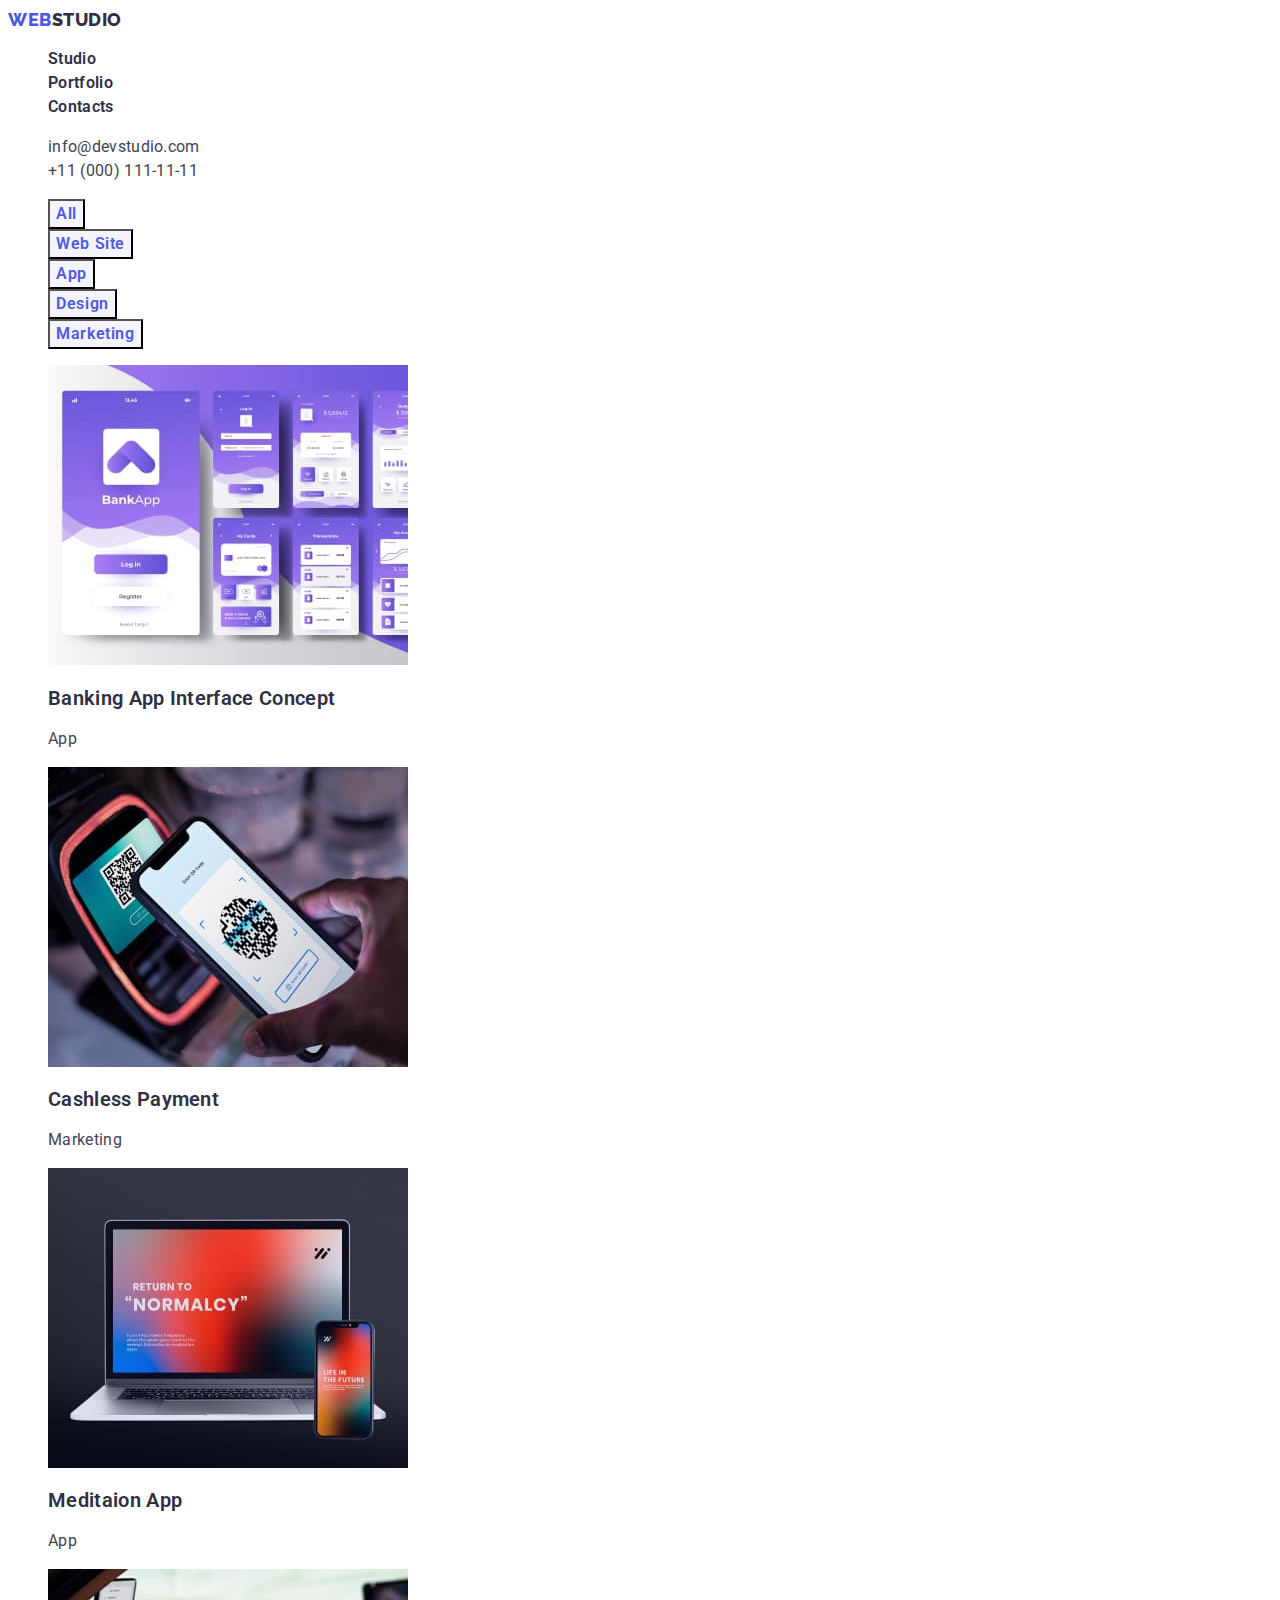
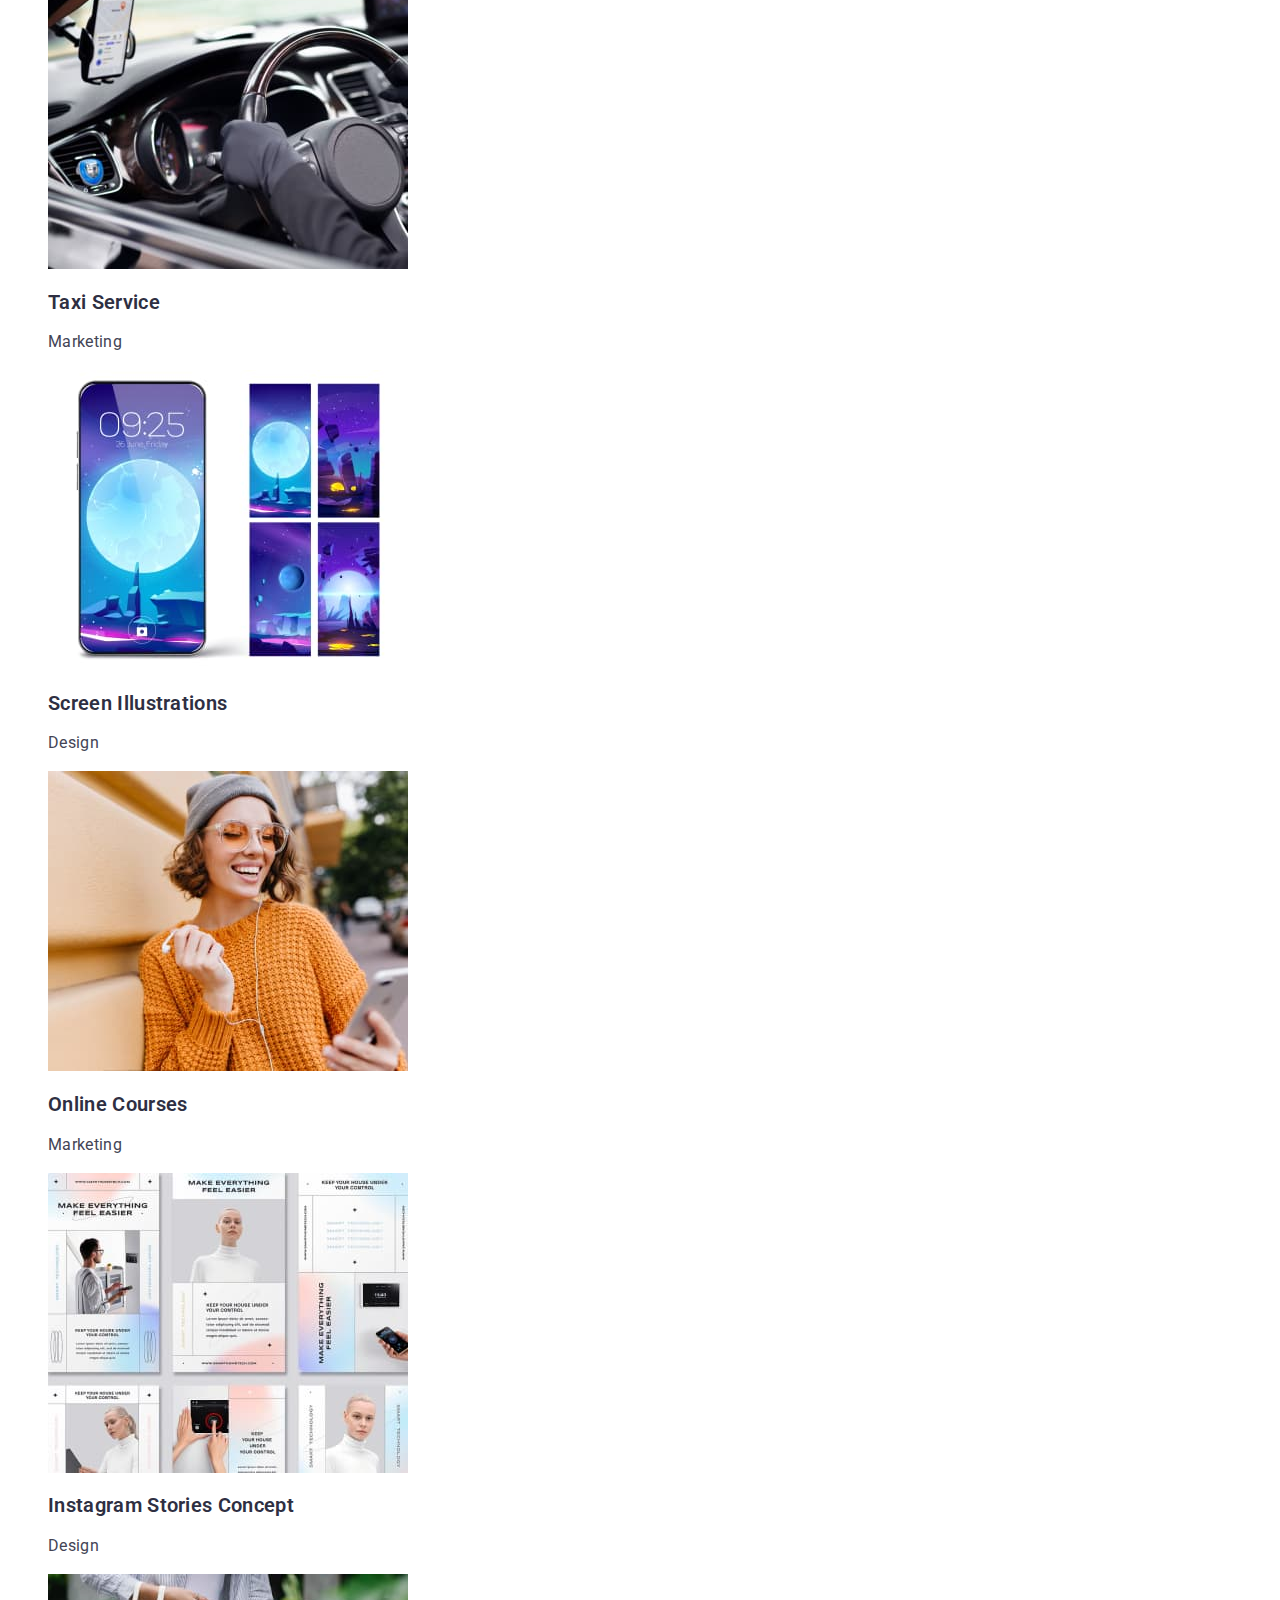
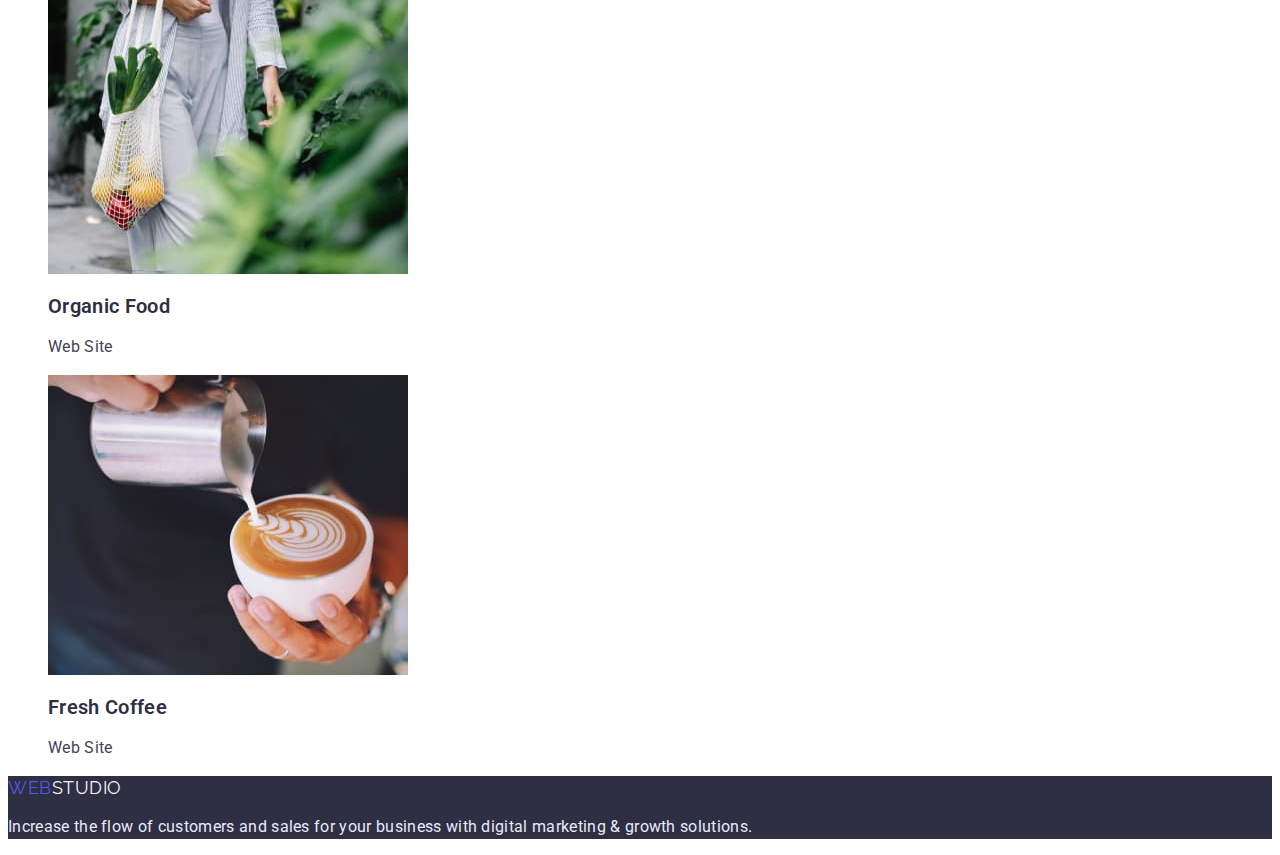
==== portfolio.html @ 0665c87a "Start projeckt" ====
<!DOCTYPE html>
<html lang="en">
<head>
    <meta charset="UTF-8">
    <meta http-equiv="X-UA-Compatible" content="IE=edge">
    <meta name="viewport" content="width=device-width, initial-scale=1.0">
    <title>Document</title>
    <link rel="preconnect" href="https://fonts.googleapis.com">
    <link rel="preconnect" href="https://fonts.gstatic.com" crossorigin>
    <link href="https://fonts.googleapis.com/css2?family=Raleway:wght@800&family=Roboto:wght@400;700&display=swap" rel="stylesheet">
    <link rel="stylesheet" href="./css/styles.css">
</head>
<body>
    <header class="page-header">
        <nav>
            <a href="./index.html" class="logo"><span class="logo-accent">Web</span>Studio</a>
            <ul class="page-nav list">
                <li><a href="./index.html">Studio</a></li>
                <li><a href="./portfolio.html">Portfolio</a></li>
                <li><a href="">Contacts</a></li>
            </ul>
        </nav>
        <ul class="contact list">
            <li><a href="mailto:info@devstudio.com">info@devstudio.com</a></li>
            <li><a href="tel:+11(000)111-11-11">+11 (000) 111-11-11</a></li>
        </ul>
    </header>
    <main>
        <!-- Hidden title -->
        <h1 class="hidden">portfolio</h1>
        <ul class="list">
            <li><button type="button" class="filter-btn">All</button></li>
            <li><button type="button" class="filter-btn">Web Site</button></li>
            <li><button type="button" class="filter-btn">App</button></li>
            <li><button type="button" class="filter-btn">Design</button></li>
            <li><button type="button" class="filter-btn">Marketing</button></li>
        </ul>
        <ul class="list examples">
            <li>
                <a href="">
                    <img src="./images/img-7.jpg" alt="BankAdd" width="360" height="300">
                    <h2 class="section-title">Banking App Interface Concept</h2>
                    <p class="text">App</p>
                </a>
            </li>
            <li>
                <a href="">
                    <img src="./images/img-8.jpg" alt="iphone scan qr" width="360" height="300">
                    <h2 class="section-title">Cashless Payment</h2>
                    <p class="text">Marketing</p>
                </a>
            </li>
            <li>
                <a href="">
                    <img src="./images/img-9.jpg" alt="notebook and smartphone" width="360" height="300">
                    <h2 class="section-title">Meditaion App</h2>
                    <p class="text">App</p>
                </a>
            </li>
            <li>
                <a href="">
                    <img src="./images/img-10.jpg" alt="hand grab a helm" width="360" height="300">
                    <h2 class="section-title">Taxi Service</h2>
                    <p class="text">Marketing</p>
                </a>
            </li>
            <li>
                <a href="">
                    <img src="./images/img-11.jpg" alt="purple picture on the phone" width="360" height="300">
                    <h2 class="section-title">Screen Illustrations</h2>
                    <p class="text">Design</p>
                </a>
            </li>
            <li>
                <a href="">
                    <img src="./images/img-12.jpg" alt="the girl listens to music" width="360" height="300">
                    <h2 class="section-title">Online Courses</h2>
                    <p class="text">Marketing</p>
                </a>
            </li>
            <li>
                <a href="">
                    <img src="./images/img-13.jpg" alt="designer examples" width="360" height="300">
                    <h2 class="section-title">Instagram Stories Concept</h2>
                    <p class="text">Design</p>
                </a>
            </li>
            <li>
                <a href="">
                    <img src="./images/img-14.jpg" alt="a beg of fruit" width="360" height="300">
                    <h2 class="section-title">Organic Food</h2>
                    <p class="text">Web Site</p>
                </a>
            </li>
            <li>
                <a href="">
                    <img src="./images/img-15.jpg" alt="cappuccino" width="360" height="300">
                    <h2 class="section-title">Fresh Coffee</h2>
                    <p class="text">Web Site</p>
                </a>
            </li>
        </ul>

    </main>
    <footer class="footer">
        <!-- Footer -->
        <a href="./index.html" class="logo-footer"><span class="logo-accent">Web</span>Studio</a>
        <p class="footer-text">Increase the flow of customers and sales for your business with digital marketing & growth
            solutions.
        </p>
    </footer>
</body>
</html>
---- css/styles.css ----
:root {
    --primary-text-color: #434455;
    --title-text-color: #2E2F42;
    --accent-color-btn: #404BBF;
    --accent-color: #4D5AE5;
    --white-accent-color: #FFFFFF;
    --logo-footer-white: #F4F4FD;
    --footer-text: #E7E9FC;
}

body {
    background-color: var(--white-accent-color);
    color: var(--primary-text-color);

    font-family: 'Roboto', sans-serif;
    letter-spacing: 0.02em;
}

.list {
    list-style: none;
}

.hidden {
    position: absolute;
    white-space: nowrap;
    width: 1px;
    height: 1px;
    overflow: hidden;
    border: 0;
    padding: 0;
    clip: rect(0 0 0 0);
    clip-path: inset(50%);
    margin: -1px;
} 


/* logo */

.logo {
color: var(--title-text-color);

font-family: 'Raleway', sans-serif;
text-transform: uppercase;
text-decoration: none;
letter-spacing: 0.03em;
font-weight: 800;
font-size: 18px;
line-height: 1.3;
}

.logo-accent {
    color: var(--accent-color);
}

/* Header */
.page-header a {
    text-decoration: none;
}

.page-nav a {
    color: var(--title-text-color);

    font-weight: 600;
    font-size: 16px;
    line-height: 1.5;
}

.page-nav a:hover,
.page-nav a:focus {
    color: var(--accent-color);
}

.contact a {
    color: var(--primary-text-color);

    font-weight: 400;
    font-size: 16px;
    line-height: 1.5;
}

.contact a:hover,
.contact a:focus {
    color: var(--accent-color);
}

/* Main */

.section-title {
    color: var(--title-text-color);

    font-weight: 600;
    font-size: 20px;
    line-height: 1.2;
}

.main-section-title {
    color: var(--title-text-color);

    font-weight: 600;
    font-size: 36px;
    line-height: 1.1;
}

.text {
    color: var(--primary-text-color);

    font-size: 16px;
    line-height: 1.5;

}

/* Hero */

.hero, .footer {
    background-color: var(--title-text-color);
}

.hero-title {
    color: var(--white-accent-color);

    font-weight: 600;
    font-size: 56px;
    line-height: 1.1;
    text-align: center;
}
/* Hero button */
.hero-btn {
    background-color: var(--accent-color);
    color: var(--white-accent-color);

    font-family: 'Roboto', sans-serif;
    letter-spacing: 0.04em;
    cursor: pointer;
    font-weight: 600;
    font-size: 16px;
    line-height: 1.19;
}

.hero-btn:hover,
.hero-btn:focus {
    background-color: var(--accent-color-btn);
}

/* Team section */
.section-team {
    background-color: var(--logo-footer-white);
}

.team-item {
    background-color: var(--white-accent-color);
}

/* Footer */


.logo-footer {
    color: var(--logo-footer-white);
    
    font-family: 'Raleway', sans-serif;
    text-decoration: none;
    text-transform: uppercase;
    letter-spacing: 0.03em;
    /* font-weight: 800; */
    font-size: 18px;
    line-height: 1.3;
}

.footer-text {
    color: var(--footer-text);

    font-size: 16px;
    line-height: 1.5;
}

/* Portfolio */

.filter-btn {
    color: var(--accent-color);
    background-color: var(--logo-footer-white);

    font-family: 'Roboto', sans-serif;
    cursor: pointer;
    letter-spacing: 0.04em;
    font-weight: 600;
    font-size: 16px;
    line-height: 1.5;

}

.filter-btn:hover,
.filter-btn:focus {
    color: var(--white-accent-color);
    background-color: var(--accent-color);
}

/* Portfolio main */

.examples a {
    text-decoration: none;
}


.examples-text-accent {
color: var(--logo-footer-white);
}
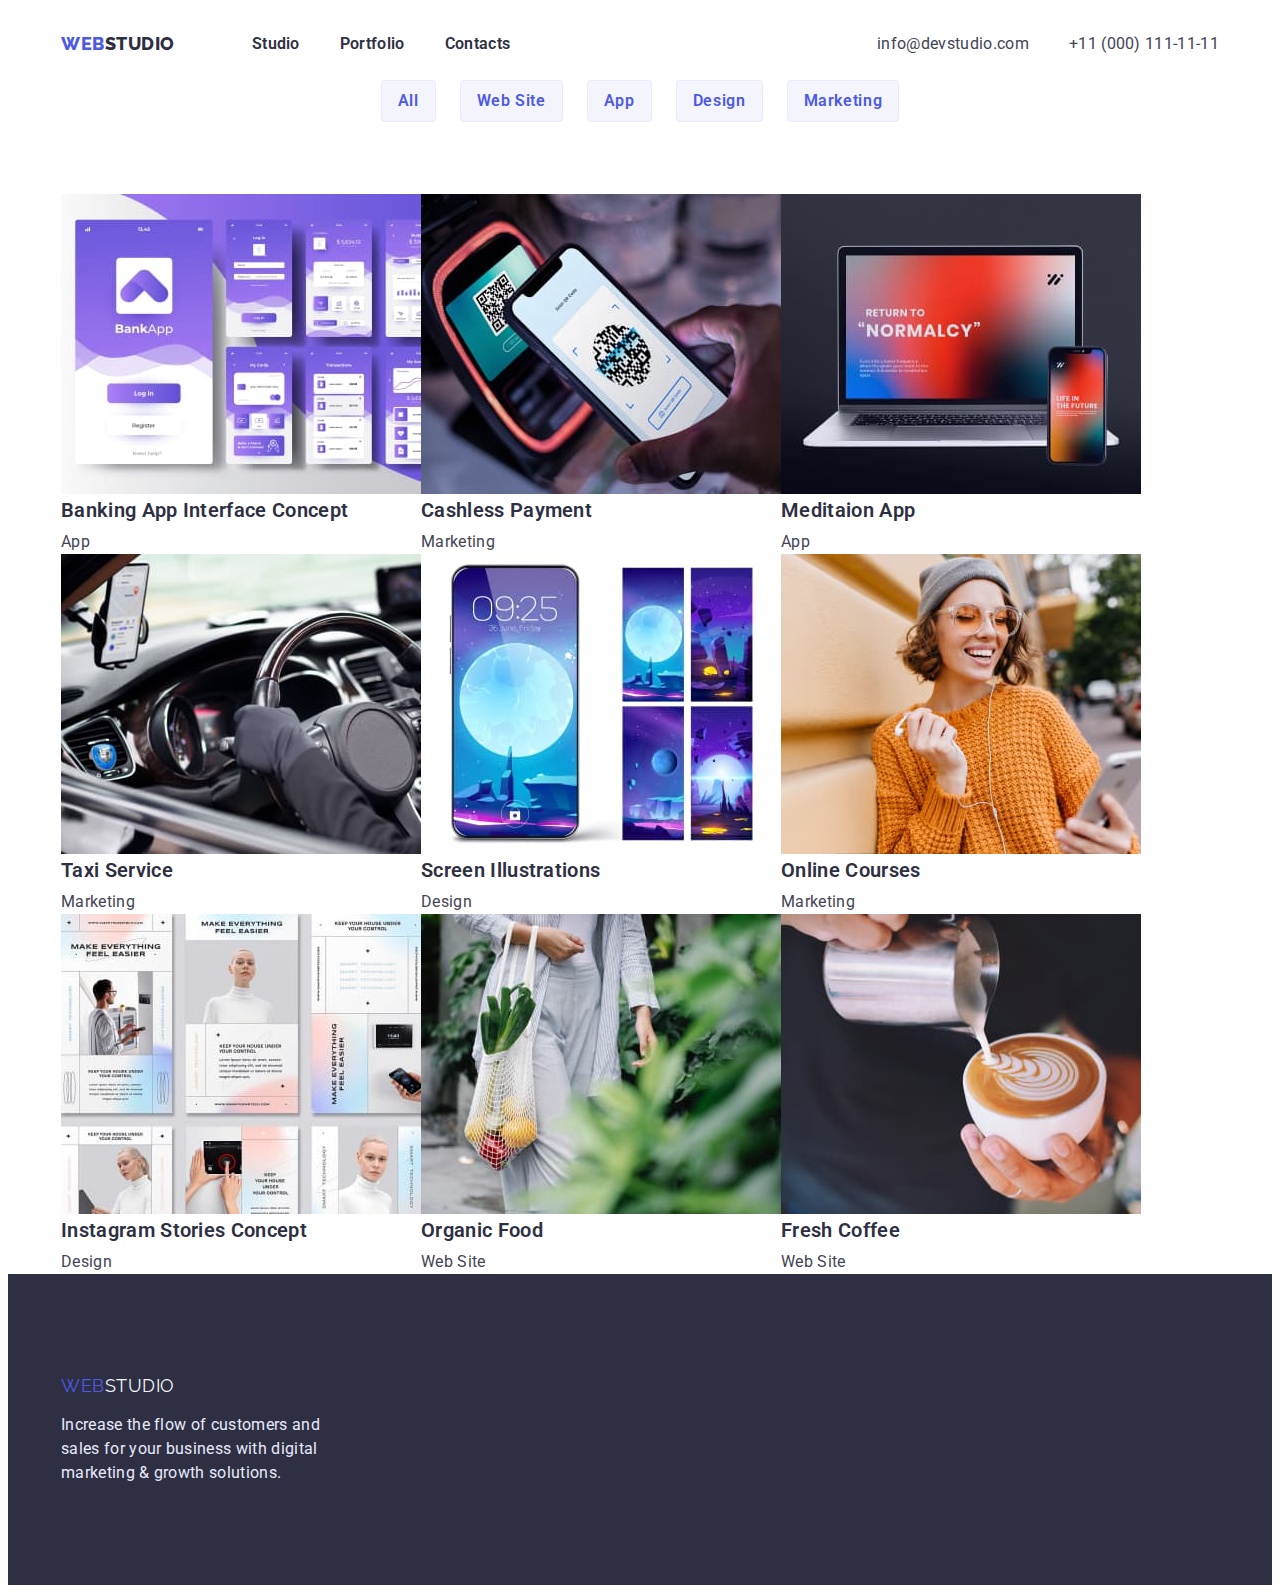
==== commit 3845bbc3: "50% hw №3" ====
--- a/portfolio.html
+++ b/portfolio.html
@@ -11,103 +11,112 @@
     <link rel="stylesheet" href="./css/styles.css">
 </head>
 <body>
-    <header class="page-header">
-        <nav>
-            <a href="./index.html" class="logo"><span class="logo-accent">Web</span>Studio</a>
-            <ul class="page-nav list">
-                <li><a href="./index.html">Studio</a></li>
-                <li><a href="./portfolio.html">Portfolio</a></li>
-                <li><a href="">Contacts</a></li>
+    <header>
+        <div class="page-header container flex">
+            <nav class="heder-nav flex">
+                <a href="./index.html" class="logo"><span class="logo-accent">Web</span>Studio</a>
+                <ul class="page-nav list flex">
+                    <li class="page-item"><a href="./index.html">Studio</a></li>
+                    <li class="page-item"><a href="./portfolio.html">Portfolio</a></li>
+                    <li class="page-item"><a href="">Contacts</a></li>
+                </ul>
+            </nav>
+            <ul class="contact list flex">
+                <li class="contact-item"><a href="mailto:info@devstudio.com">info@devstudio.com</a></li>
+                <li class="contact-item"><a href="tel:+11(000)111-11-11">+11 (000) 111-11-11</a></li>
             </ul>
-        </nav>
-        <ul class="contact list">
-            <li><a href="mailto:info@devstudio.com">info@devstudio.com</a></li>
-            <li><a href="tel:+11(000)111-11-11">+11 (000) 111-11-11</a></li>
-        </ul>
+        </div>
     </header>
     <main>
         <!-- Hidden title -->
-        <h1 class="hidden">portfolio</h1>
-        <ul class="list">
-            <li><button type="button" class="filter-btn">All</button></li>
-            <li><button type="button" class="filter-btn">Web Site</button></li>
-            <li><button type="button" class="filter-btn">App</button></li>
-            <li><button type="button" class="filter-btn">Design</button></li>
-            <li><button type="button" class="filter-btn">Marketing</button></li>
-        </ul>
-        <ul class="list examples">
-            <li>
-                <a href="">
-                    <img src="./images/img-7.jpg" alt="BankAdd" width="360" height="300">
-                    <h2 class="section-title">Banking App Interface Concept</h2>
-                    <p class="text">App</p>
-                </a>
-            </li>
-            <li>
-                <a href="">
-                    <img src="./images/img-8.jpg" alt="iphone scan qr" width="360" height="300">
-                    <h2 class="section-title">Cashless Payment</h2>
-                    <p class="text">Marketing</p>
-                </a>
-            </li>
-            <li>
-                <a href="">
-                    <img src="./images/img-9.jpg" alt="notebook and smartphone" width="360" height="300">
-                    <h2 class="section-title">Meditaion App</h2>
-                    <p class="text">App</p>
-                </a>
-            </li>
-            <li>
-                <a href="">
-                    <img src="./images/img-10.jpg" alt="hand grab a helm" width="360" height="300">
-                    <h2 class="section-title">Taxi Service</h2>
-                    <p class="text">Marketing</p>
-                </a>
-            </li>
-            <li>
-                <a href="">
-                    <img src="./images/img-11.jpg" alt="purple picture on the phone" width="360" height="300">
-                    <h2 class="section-title">Screen Illustrations</h2>
-                    <p class="text">Design</p>
-                </a>
-            </li>
-            <li>
-                <a href="">
-                    <img src="./images/img-12.jpg" alt="the girl listens to music" width="360" height="300">
-                    <h2 class="section-title">Online Courses</h2>
-                    <p class="text">Marketing</p>
-                </a>
-            </li>
-            <li>
-                <a href="">
-                    <img src="./images/img-13.jpg" alt="designer examples" width="360" height="300">
-                    <h2 class="section-title">Instagram Stories Concept</h2>
-                    <p class="text">Design</p>
-                </a>
-            </li>
-            <li>
-                <a href="">
-                    <img src="./images/img-14.jpg" alt="a beg of fruit" width="360" height="300">
-                    <h2 class="section-title">Organic Food</h2>
-                    <p class="text">Web Site</p>
-                </a>
-            </li>
-            <li>
-                <a href="">
-                    <img src="./images/img-15.jpg" alt="cappuccino" width="360" height="300">
-                    <h2 class="section-title">Fresh Coffee</h2>
-                    <p class="text">Web Site</p>
-                </a>
-            </li>
-        </ul>
+        <div class="container">
+            <h1 class="hidden">portfolio</h1>
+            <ul class="list flex filter">
+                <li class="filter-btn-item"><button type="button" class="filter-btn">All</button></li>
+                <li class="filter-btn-item"><button type="button" class="filter-btn">Web Site</button></li>
+                <li class="filter-btn-item"><button type="button" class="filter-btn">App</button></li>
+                <li class="filter-btn-item"><button type="button" class="filter-btn">Design</button></li>
+                <li class="filter-btn-item"><button type="button" class="filter-btn">Marketing</button></li>
+            </ul>
+            <ul class="list examples">
+                <li>
+                    <a href="">
+                        <img src="./images/img-7.jpg" alt="BankAdd" width="360" height="300">
+                        <h2 class="section-title">Banking App Interface Concept</h2>
+                        <p class="text">App</p>
+                    </a>
+                </li>
+                <li>
+                    <a href="">
+                        <img src="./images/img-8.jpg" alt="iphone scan qr" width="360" height="300">
+                        <h2 class="section-title">Cashless Payment</h2>
+                        <p class="text">Marketing</p>
+                    </a>
+                </li>
+                <li>
+                    <a href="">
+                        <img src="./images/img-9.jpg" alt="notebook and smartphone" width="360" height="300">
+                        <h2 class="section-title">Meditaion App</h2>
+                        <p class="text">App</p>
+                    </a>
+                </li>
+                <li>
+                    <a href="">
+                        <img src="./images/img-10.jpg" alt="hand grab a helm" width="360" height="300">
+                        <h2 class="section-title">Taxi Service</h2>
+                        <p class="text">Marketing</p>
+                    </a>
+                </li>
+                <li>
+                    <a href="">
+                        <img src="./images/img-11.jpg" alt="purple picture on the phone" width="360" height="300">
+                        <h2 class="section-title">Screen Illustrations</h2>
+                        <p class="text">Design</p>
+                    </a>
+                </li>
+                <li>
+                    <a href="">
+                        <img src="./images/img-12.jpg" alt="the girl listens to music" width="360" height="300">
+                        <h2 class="section-title">Online Courses</h2>
+                        <p class="text">Marketing</p>
+                    </a>
+                </li>
+                <li>
+                    <a href="">
+                        <img src="./images/img-13.jpg" alt="designer examples" width="360" height="300">
+                        <h2 class="section-title">Instagram Stories Concept</h2>
+                        <p class="text">Design</p>
+                    </a>
+                </li>
+                <li>
+                    <a href="">
+                        <img src="./images/img-14.jpg" alt="a beg of fruit" width="360" height="300">
+                        <h2 class="section-title">Organic Food</h2>
+                        <p class="text">Web Site</p>
+                    </a>
+                </li>
+                <li>
+                    <a href="">
+                        <img src="./images/img-15.jpg" alt="cappuccino" width="360" height="300">
+                        <h2 class="section-title">Fresh Coffee</h2>
+                        <p class="text">Web Site</p>
+                    </a>
+                </li>
+            </ul>
+        </div>
 
     </main>
     <footer class="footer">
-        <!-- Footer -->
-        <a href="./index.html" class="logo-footer"><span class="logo-accent">Web</span>Studio</a>
-        <p class="footer-text">Increase the flow of customers and sales for your business with digital marketing & growth
-            solutions.
-        </p>
+        <div class="container footer-box">
+            <!-- Footer -->
+            <a href="./index.html" class="logo-footer"><span class="logo-accent">Web</span>Studio</a>
+            <div class="text-conteiner">
+                <p class="footer-text text">Increase the flow of customers and sales for your business with digital
+                    marketing & growth
+                    solutions.
+                </p>
+            </div>
+        </div>
     </footer>
 </body>
 </html>--- a/css/styles.css
+++ b/css/styles.css
@@ -16,8 +16,16 @@
     letter-spacing: 0.02em;
 }
 
+/* Utilita */
+
+.flex {
+ display: flex;
+}
+
 .list {
     list-style: none;
+    margin: 0;
+    padding: 0;
 }
 
 .hidden {
@@ -33,6 +41,19 @@
     margin: -1px;
 } 
 
+.container {
+    margin-left: auto;
+    margin-right: auto;
+    width: 1158px;
+    padding-left: 15px;
+    padding-right: 15px;
+    /* outline: 2px solid tomato; */
+}
+
+.section {
+    padding-top: 120px;
+    padding-bottom: 120px;
+}
 
 /* logo */
 
@@ -53,9 +74,20 @@
 }
 
 /* Header */
+
+.heder-nav {
+    align-items: center;
+}
+
 .page-header a {
     text-decoration: none;
 }
+
+
+.page-nav {
+    margin-left: 77px;
+}
+
 
 .page-nav a {
     color: var(--title-text-color);
@@ -70,6 +102,10 @@
     color: var(--accent-color);
 }
 
+.contact {
+    margin-left: auto;
+}
+
 .contact a {
     color: var(--primary-text-color);
 
@@ -83,10 +119,40 @@
     color: var(--accent-color);
 }
 
+.page-item {
+    margin-left: 40px;
+}
+
+.page-item a {
+    display: block;
+    padding-top: 24px;
+    padding-bottom: 24px;
+}
+
+.page-item:first-child {
+    margin-left: 0;
+}
+
+.contact-item {
+    margin-left: 40px;
+}
+
+.contact-item:first-child {
+    margin-left: 0;
+}
+
+.contact-item a {
+    display: block;
+    padding-top: 24px;
+    padding-bottom: 24px;
+}
+
 /* Main */
 
 .section-title {
     color: var(--title-text-color);
+    margin-top: 0;
+    margin-bottom: 8px;
 
     font-weight: 600;
     font-size: 20px;
@@ -95,14 +161,18 @@
 
 .main-section-title {
     color: var(--title-text-color);
+    margin-top: 0;
+    margin-bottom: 72px;
 
     font-weight: 600;
     font-size: 36px;
     line-height: 1.1;
+    text-align: center;
 }
 
 .text {
     color: var(--primary-text-color);
+    margin: 0;
 
     font-size: 16px;
     line-height: 1.5;
@@ -111,17 +181,23 @@
 
 /* Hero */
 
+.hero {
+    text-align: center;
+}
+
+/* переробити коли появиться фон картинка */
 .hero, .footer {
     background-color: var(--title-text-color);
 }
 
 .hero-title {
     color: var(--white-accent-color);
+    margin-top: 0;
+    margin-bottom: 48px;
 
     font-weight: 600;
     font-size: 56px;
     line-height: 1.1;
-    text-align: center;
 }
 /* Hero button */
 .hero-btn {
@@ -134,6 +210,10 @@
     font-weight: 600;
     font-size: 16px;
     line-height: 1.19;
+
+    border-radius: 4px;
+    padding: 16px 32px;
+    border: 1px solid transparent;
 }
 
 .hero-btn:hover,
@@ -141,26 +221,68 @@
     background-color: var(--accent-color-btn);
 }
 
+/* Information */
+
+
+.info-item {
+    margin-left: 24px;
+}
+
+.info-item:first-child {
+    margin-left: 0;
+}
+
+/* Work */
+
+
+.work-item {
+    margin-left: 24px;
+}
+
+.work-item:first-child {
+    margin-left: 0;
+}
+
+.work-section {
+    padding-bottom: 120px;
+}
+
 /* Team section */
-.section-team {
+.team {
     background-color: var(--logo-footer-white);
 }
 
 .team-item {
     background-color: var(--white-accent-color);
+    margin-left: 24px;
+}
+
+.team-item:first-child {
+    margin-left: 0;
+}
+
+.team-box {
+    margin-top: 32px;
+    margin-bottom: 32px;
+    text-align: center;
 }
 
 /* Footer */
+
+.footer-box {
+    padding-top: 100px;
+    padding-bottom: 100px;
+}
 
 
 .logo-footer {
     color: var(--logo-footer-white);
-    
+    margin-bottom: 16px;
+    display: block;
     font-family: 'Raleway', sans-serif;
     text-decoration: none;
     text-transform: uppercase;
     letter-spacing: 0.03em;
-    /* font-weight: 800; */
     font-size: 18px;
     line-height: 1.3;
 }
@@ -172,11 +294,20 @@
     line-height: 1.5;
 }
 
-/* Portfolio */
+.text-conteiner {
+    max-width: 264px;
+}
+
+/* PORTFOLIO */
+
 
 .filter-btn {
     color: var(--accent-color);
     background-color: var(--logo-footer-white);
+    border: 1px solid #E7E9FC;
+    border-radius: 4px;
+    padding: 8px 16px;
+   
 
     font-family: 'Roboto', sans-serif;
     cursor: pointer;
@@ -184,16 +315,36 @@
     font-weight: 600;
     font-size: 16px;
     line-height: 1.5;
-
+}
+
+.filter-btn-item {
+    margin-left: 24px;
+}
+
+.filter-btn-item:first-child {
+    margin-left: 0;
 }
 
 .filter-btn:hover,
 .filter-btn:focus {
     color: var(--white-accent-color);
     background-color: var(--accent-color);
-}
-
-/* Portfolio main */
+    border: 1px solid var(--accent-color);
+}
+
+.filter {
+    justify-content: center;
+    margin-bottom: 72px;
+}
+
+
+
+/* Exemples */
+
+.examples {
+    display: flex;
+    flex-wrap: wrap;
+}
 
 .examples a {
     text-decoration: none;
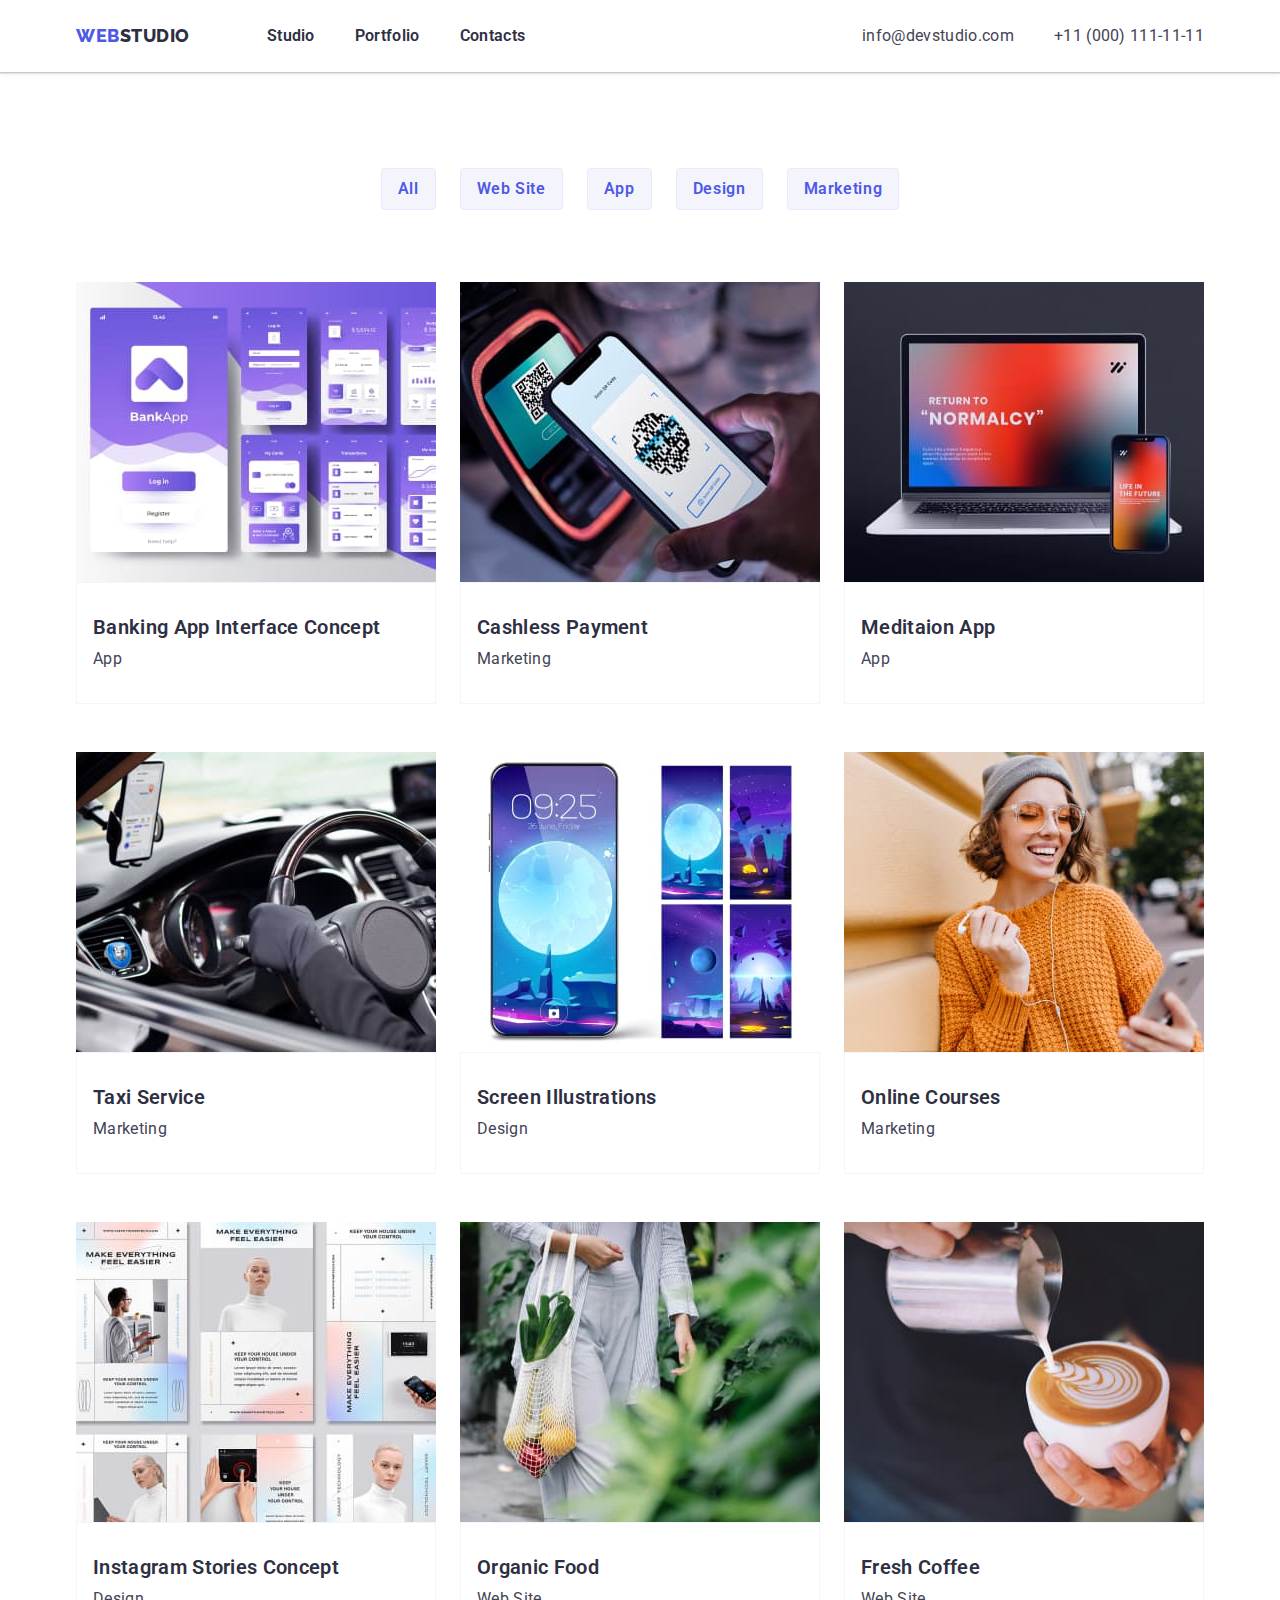
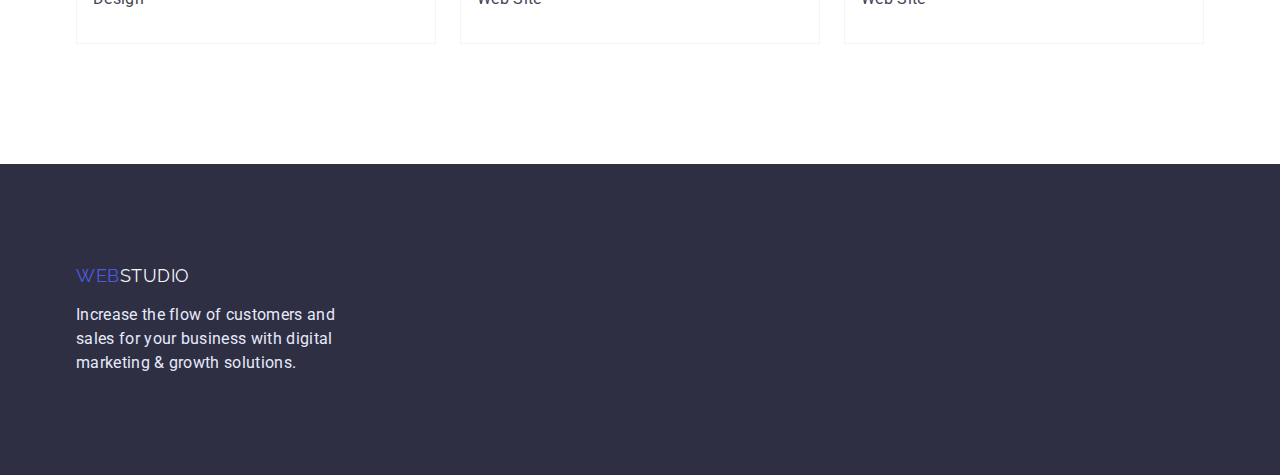
==== commit 893b79e7: "90% HW №3" ====
--- a/portfolio.html
+++ b/portfolio.html
@@ -8,11 +8,12 @@
     <link rel="preconnect" href="https://fonts.googleapis.com">
     <link rel="preconnect" href="https://fonts.gstatic.com" crossorigin>
     <link href="https://fonts.googleapis.com/css2?family=Raleway:wght@800&family=Roboto:wght@400;700&display=swap" rel="stylesheet">
+    <link rel="stylesheet" href="https://cdnjs.cloudflare.com/ajax/libs/modern-normalize/1.1.0/modern-normalize.min.css">
     <link rel="stylesheet" href="./css/styles.css">
 </head>
 <body>
-    <header>
-        <div class="page-header container flex">
+    <header class="page-header">
+        <div class="container flex">
             <nav class="heder-nav flex">
                 <a href="./index.html" class="logo"><span class="logo-accent">Web</span>Studio</a>
                 <ul class="page-nav list flex">
@@ -29,7 +30,7 @@
     </header>
     <main>
         <!-- Hidden title -->
-        <div class="container">
+        <div class="container portfolio">
             <h1 class="hidden">portfolio</h1>
             <ul class="list flex filter">
                 <li class="filter-btn-item"><button type="button" class="filter-btn">All</button></li>
@@ -38,68 +39,86 @@
                 <li class="filter-btn-item"><button type="button" class="filter-btn">Design</button></li>
                 <li class="filter-btn-item"><button type="button" class="filter-btn">Marketing</button></li>
             </ul>
-            <ul class="list examples">
-                <li>
+            <ul class="list examples-list">
+                <li class="examples-item">
                     <a href="">
                         <img src="./images/img-7.jpg" alt="BankAdd" width="360" height="300">
-                        <h2 class="section-title">Banking App Interface Concept</h2>
-                        <p class="text">App</p>
+                        <div class="examples-text-box">
+                            <h2 class="section-title">Banking App Interface Concept</h2>
+                            <p class="text">App</p>
+                        </div>
                     </a>
                 </li>
-                <li>
+                <li class="examples-item">
                     <a href="">
                         <img src="./images/img-8.jpg" alt="iphone scan qr" width="360" height="300">
-                        <h2 class="section-title">Cashless Payment</h2>
-                        <p class="text">Marketing</p>
+                        <div class="examples-text-box">
+                            <h2 class="section-title">Cashless Payment</h2>
+                            <p class="text">Marketing</p>
+                        </div>
                     </a>
                 </li>
-                <li>
+                <li class="examples-item">
                     <a href="">
                         <img src="./images/img-9.jpg" alt="notebook and smartphone" width="360" height="300">
-                        <h2 class="section-title">Meditaion App</h2>
-                        <p class="text">App</p>
+                        <div class="examples-text-box">
+                            <h2 class="section-title">Meditaion App</h2>
+                            <p class="text">App</p>
+                        </div>
                     </a>
                 </li>
-                <li>
+                <li class="examples-item">
                     <a href="">
                         <img src="./images/img-10.jpg" alt="hand grab a helm" width="360" height="300">
-                        <h2 class="section-title">Taxi Service</h2>
-                        <p class="text">Marketing</p>
+                        <div class="examples-text-box">
+                            <h2 class="section-title">Taxi Service</h2>
+                            <p class="text">Marketing</p>
+                        </div>
                     </a>
                 </li>
-                <li>
+                <li class="examples-item">
                     <a href="">
                         <img src="./images/img-11.jpg" alt="purple picture on the phone" width="360" height="300">
-                        <h2 class="section-title">Screen Illustrations</h2>
-                        <p class="text">Design</p>
+                        <div class="examples-text-box">
+                            <h2 class="section-title">Screen Illustrations</h2>
+                            <p class="text">Design</p>
+                        </div>
                     </a>
                 </li>
-                <li>
+                <li class="examples-item">
                     <a href="">
                         <img src="./images/img-12.jpg" alt="the girl listens to music" width="360" height="300">
-                        <h2 class="section-title">Online Courses</h2>
-                        <p class="text">Marketing</p>
+                        <div class="examples-text-box">
+                            <h2 class="section-title">Online Courses</h2>
+                            <p class="text">Marketing</p>
+                        </div>
                     </a>
                 </li>
-                <li>
+                <li class="examples-item">
                     <a href="">
                         <img src="./images/img-13.jpg" alt="designer examples" width="360" height="300">
-                        <h2 class="section-title">Instagram Stories Concept</h2>
-                        <p class="text">Design</p>
+                        <div class="examples-text-box">
+                            <h2 class="section-title">Instagram Stories Concept</h2>
+                            <p class="text">Design</p>
+                        </div>
                     </a>
                 </li>
-                <li>
+                <li class="examples-item">
                     <a href="">
                         <img src="./images/img-14.jpg" alt="a beg of fruit" width="360" height="300">
-                        <h2 class="section-title">Organic Food</h2>
-                        <p class="text">Web Site</p>
+                        <div class="examples-text-box">
+                            <h2 class="section-title">Organic Food</h2>
+                            <p class="text">Web Site</p>
+                        </div>
                     </a>
                 </li>
-                <li>
+                <li class="examples-item">
                     <a href="">
                         <img src="./images/img-15.jpg" alt="cappuccino" width="360" height="300">
-                        <h2 class="section-title">Fresh Coffee</h2>
-                        <p class="text">Web Site</p>
+                        <div class="examples-text-box">
+                            <h2 class="section-title">Fresh Coffee</h2>
+                            <p class="text">Web Site</p>
+                        </div>
                     </a>
                 </li>
             </ul>
--- a/css/styles.css
+++ b/css/styles.css
@@ -17,6 +17,10 @@
 }
 
 /* Utilita */
+
+img {
+    display: block;
+}
 
 .flex {
  display: flex;
@@ -83,6 +87,10 @@
     text-decoration: none;
 }
 
+.page-header {
+    box-shadow: 0px 2px 1px rgba(46, 47, 66, 0.08), 0px 1px 1px rgba(46, 47, 66, 0.16), 0px 1px 6px rgba(46, 47, 66, 0.08);
+}
+
 
 .page-nav {
     margin-left: 77px;
@@ -300,6 +308,11 @@
 
 /* PORTFOLIO */
 
+.portfolio {
+    padding-top: 96px;
+    padding-bottom: 120px;
+}
+
 
 .filter-btn {
     color: var(--accent-color);
@@ -341,13 +354,14 @@
 
 /* Exemples */
 
-.examples {
+.examples-list {
     display: flex;
     flex-wrap: wrap;
 }
 
-.examples a {
+.examples-list a {
     text-decoration: none;
+    
 }
 
 
@@ -355,4 +369,23 @@
 color: var(--logo-footer-white);
 }
 
-
+.examples-item {
+    margin-left: 24px;
+    margin-bottom: 48px;
+}
+
+.examples-item:nth-child(3n + 1) {
+    margin-left: 0;
+}
+
+.examples-item:nth-last-child(-n + 3) {
+    margin-bottom: 0;
+}
+
+.examples-text-box {
+    padding-left: 16px;
+    padding-top: 32px;
+    padding-bottom: 32px;
+    border: 0.5px solid var(--logo-footer-white);
+}
+
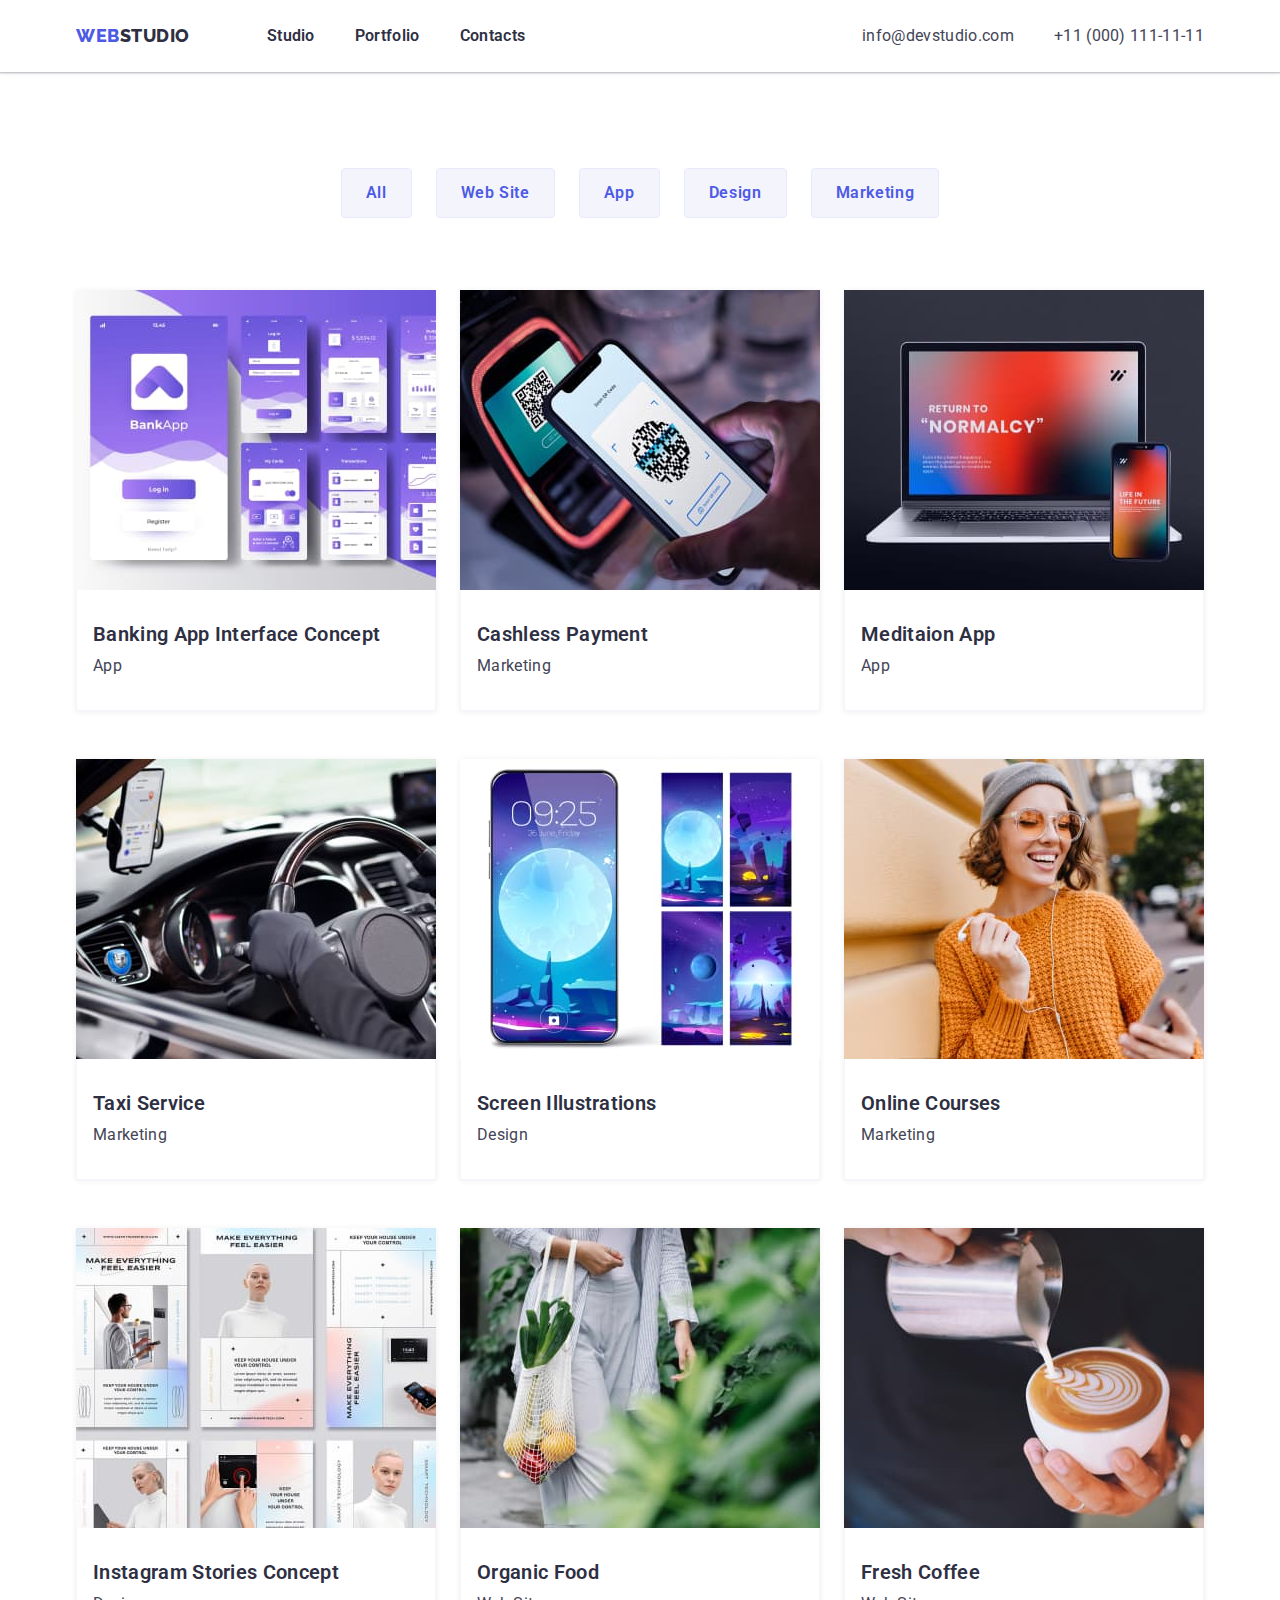
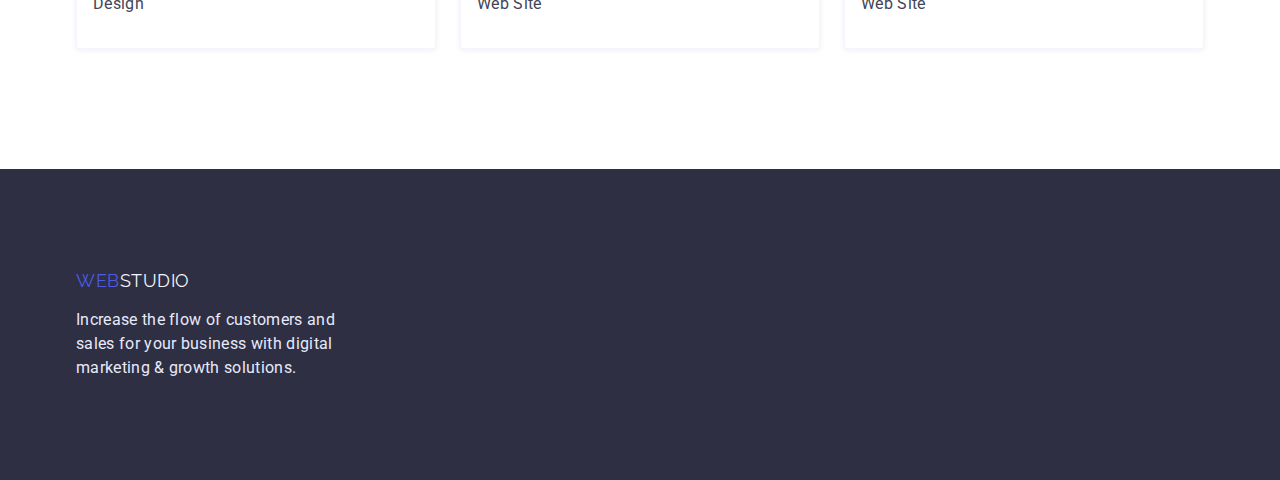
==== commit c3179087: "100% після допрацювань" ====
--- a/portfolio.html
+++ b/portfolio.html
@@ -30,103 +30,105 @@
     </header>
     <main>
         <!-- Hidden title -->
-        <div class="container portfolio">
-            <h1 class="hidden">portfolio</h1>
-            <ul class="list flex filter">
-                <li class="filter-btn-item"><button type="button" class="filter-btn">All</button></li>
-                <li class="filter-btn-item"><button type="button" class="filter-btn">Web Site</button></li>
-                <li class="filter-btn-item"><button type="button" class="filter-btn">App</button></li>
-                <li class="filter-btn-item"><button type="button" class="filter-btn">Design</button></li>
-                <li class="filter-btn-item"><button type="button" class="filter-btn">Marketing</button></li>
-            </ul>
-            <ul class="list examples-list">
-                <li class="examples-item">
-                    <a href="">
-                        <img src="./images/img-7.jpg" alt="BankAdd" width="360" height="300">
-                        <div class="examples-text-box">
-                            <h2 class="section-title">Banking App Interface Concept</h2>
-                            <p class="text">App</p>
-                        </div>
-                    </a>
-                </li>
-                <li class="examples-item">
-                    <a href="">
-                        <img src="./images/img-8.jpg" alt="iphone scan qr" width="360" height="300">
-                        <div class="examples-text-box">
-                            <h2 class="section-title">Cashless Payment</h2>
-                            <p class="text">Marketing</p>
-                        </div>
-                    </a>
-                </li>
-                <li class="examples-item">
-                    <a href="">
-                        <img src="./images/img-9.jpg" alt="notebook and smartphone" width="360" height="300">
-                        <div class="examples-text-box">
-                            <h2 class="section-title">Meditaion App</h2>
-                            <p class="text">App</p>
-                        </div>
-                    </a>
-                </li>
-                <li class="examples-item">
-                    <a href="">
-                        <img src="./images/img-10.jpg" alt="hand grab a helm" width="360" height="300">
-                        <div class="examples-text-box">
-                            <h2 class="section-title">Taxi Service</h2>
-                            <p class="text">Marketing</p>
-                        </div>
-                    </a>
-                </li>
-                <li class="examples-item">
-                    <a href="">
-                        <img src="./images/img-11.jpg" alt="purple picture on the phone" width="360" height="300">
-                        <div class="examples-text-box">
-                            <h2 class="section-title">Screen Illustrations</h2>
-                            <p class="text">Design</p>
-                        </div>
-                    </a>
-                </li>
-                <li class="examples-item">
-                    <a href="">
-                        <img src="./images/img-12.jpg" alt="the girl listens to music" width="360" height="300">
-                        <div class="examples-text-box">
-                            <h2 class="section-title">Online Courses</h2>
-                            <p class="text">Marketing</p>
-                        </div>
-                    </a>
-                </li>
-                <li class="examples-item">
-                    <a href="">
-                        <img src="./images/img-13.jpg" alt="designer examples" width="360" height="300">
-                        <div class="examples-text-box">
-                            <h2 class="section-title">Instagram Stories Concept</h2>
-                            <p class="text">Design</p>
-                        </div>
-                    </a>
-                </li>
-                <li class="examples-item">
-                    <a href="">
-                        <img src="./images/img-14.jpg" alt="a beg of fruit" width="360" height="300">
-                        <div class="examples-text-box">
-                            <h2 class="section-title">Organic Food</h2>
-                            <p class="text">Web Site</p>
-                        </div>
-                    </a>
-                </li>
-                <li class="examples-item">
-                    <a href="">
-                        <img src="./images/img-15.jpg" alt="cappuccino" width="360" height="300">
-                        <div class="examples-text-box">
-                            <h2 class="section-title">Fresh Coffee</h2>
-                            <p class="text">Web Site</p>
-                        </div>
-                    </a>
-                </li>
-            </ul>
-        </div>
+        <section class="portfolio">
+            <div class="container">
+                <h1 class="hidden">portfolio</h1>
+                <ul class="list flex filter">
+                    <li class="filter-btn-item"><button type="button" class="filter-btn">All</button></li>
+                    <li class="filter-btn-item"><button type="button" class="filter-btn">Web Site</button></li>
+                    <li class="filter-btn-item"><button type="button" class="filter-btn">App</button></li>
+                    <li class="filter-btn-item"><button type="button" class="filter-btn">Design</button></li>
+                    <li class="filter-btn-item"><button type="button" class="filter-btn">Marketing</button></li>
+                </ul>
+                <ul class="list examples-list">
+                    <li class="examples-item">
+                        <a href="">
+                            <img src="./images/img-7.jpg" alt="BankAdd" width="360" height="300">
+                            <div class="examples-text-box">
+                                <h2 class="section-title">Banking App Interface Concept</h2>
+                                <p class="text">App</p>
+                            </div>
+                        </a>
+                    </li>
+                    <li class="examples-item">
+                        <a href="">
+                            <img src="./images/img-8.jpg" alt="iphone scan qr" width="360" height="300">
+                            <div class="examples-text-box">
+                                <h2 class="section-title">Cashless Payment</h2>
+                                <p class="text">Marketing</p>
+                            </div>
+                        </a>
+                    </li>
+                    <li class="examples-item">
+                        <a href="">
+                            <img src="./images/img-9.jpg" alt="notebook and smartphone" width="360" height="300">
+                            <div class="examples-text-box">
+                                <h2 class="section-title">Meditaion App</h2>
+                                <p class="text">App</p>
+                            </div>
+                        </a>
+                    </li>
+                    <li class="examples-item">
+                        <a href="">
+                            <img src="./images/img-10.jpg" alt="hand grab a helm" width="360" height="300">
+                            <div class="examples-text-box">
+                                <h2 class="section-title">Taxi Service</h2>
+                                <p class="text">Marketing</p>
+                            </div>
+                        </a>
+                    </li>
+                    <li class="examples-item">
+                        <a href="">
+                            <img src="./images/img-11.jpg" alt="purple picture on the phone" width="360" height="300">
+                            <div class="examples-text-box">
+                                <h2 class="section-title">Screen Illustrations</h2>
+                                <p class="text">Design</p>
+                            </div>
+                        </a>
+                    </li>
+                    <li class="examples-item">
+                        <a href="">
+                            <img src="./images/img-12.jpg" alt="the girl listens to music" width="360" height="300">
+                            <div class="examples-text-box">
+                                <h2 class="section-title">Online Courses</h2>
+                                <p class="text">Marketing</p>
+                            </div>
+                        </a>
+                    </li>
+                    <li class="examples-item">
+                        <a href="">
+                            <img src="./images/img-13.jpg" alt="designer examples" width="360" height="300">
+                            <div class="examples-text-box">
+                                <h2 class="section-title">Instagram Stories Concept</h2>
+                                <p class="text">Design</p>
+                            </div>
+                        </a>
+                    </li>
+                    <li class="examples-item">
+                        <a href="">
+                            <img src="./images/img-14.jpg" alt="a beg of fruit" width="360" height="300">
+                            <div class="examples-text-box">
+                                <h2 class="section-title">Organic Food</h2>
+                                <p class="text">Web Site</p>
+                            </div>
+                        </a>
+                    </li>
+                    <li class="examples-item">
+                        <a href="">
+                            <img src="./images/img-15.jpg" alt="cappuccino" width="360" height="300">
+                            <div class="examples-text-box">
+                                <h2 class="section-title">Fresh Coffee</h2>
+                                <p class="text">Web Site</p>
+                            </div>
+                        </a>
+                    </li>
+                </ul>
+            </div>
+        </section>
 
     </main>
-    <footer class="footer">
-        <div class="container footer-box">
+    <footer class="footer footer-box">
+        <div class="container">
             <!-- Footer -->
             <a href="./index.html" class="logo-footer"><span class="logo-accent">Web</span>Studio</a>
             <div class="text-conteiner">
--- a/css/styles.css
+++ b/css/styles.css
@@ -20,6 +20,8 @@
 
 img {
     display: block;
+    max-width: 100%;
+    height: auto;
 }
 
 .flex {
@@ -191,6 +193,7 @@
 
 .hero {
     text-align: center;
+    padding: 192px 0;
 }
 
 /* переробити коли появиться фон картинка */
@@ -231,6 +234,9 @@
 
 /* Information */
 
+.info-item p {
+    max-width: 264px;
+}
 
 .info-item {
     margin-left: 24px;
@@ -245,6 +251,7 @@
 
 .work-item {
     margin-left: 24px;
+    border: 1px solid var(--footer-text)
 }
 
 .work-item:first-child {
@@ -263,6 +270,7 @@
 .team-item {
     background-color: var(--white-accent-color);
     margin-left: 24px;
+    border-radius: 0px 0px 4px 4px;
 }
 
 .team-item:first-child {
@@ -270,8 +278,8 @@
 }
 
 .team-box {
-    margin-top: 32px;
-    margin-bottom: 32px;
+    padding-top: 32px;
+    padding-bottom: 32px;
     text-align: center;
 }
 
@@ -319,7 +327,7 @@
     background-color: var(--logo-footer-white);
     border: 1px solid #E7E9FC;
     border-radius: 4px;
-    padding: 8px 16px;
+    padding: 12px 24px;
    
 
     font-family: 'Roboto', sans-serif;
@@ -357,6 +365,7 @@
 .examples-list {
     display: flex;
     flex-wrap: wrap;
+    justify-content: center;
 }
 
 .examples-list a {
@@ -370,8 +379,10 @@
 }
 
 .examples-item {
+    max-width: 360px; 
     margin-left: 24px;
     margin-bottom: 48px;
+    box-shadow: 0px 1px 6px rgba(46, 47, 66, 0.08);
 }
 
 .examples-item:nth-child(3n + 1) {
@@ -386,6 +397,8 @@
     padding-left: 16px;
     padding-top: 32px;
     padding-bottom: 32px;
-    border: 0.5px solid var(--logo-footer-white);
-}
-
+    border-left: 0.5px solid var(--logo-footer-white);
+    border-bottom: 0.5px solid var(--logo-footer-white);
+    border-right: 0.5px solid var(--logo-footer-white);;
+}
+
